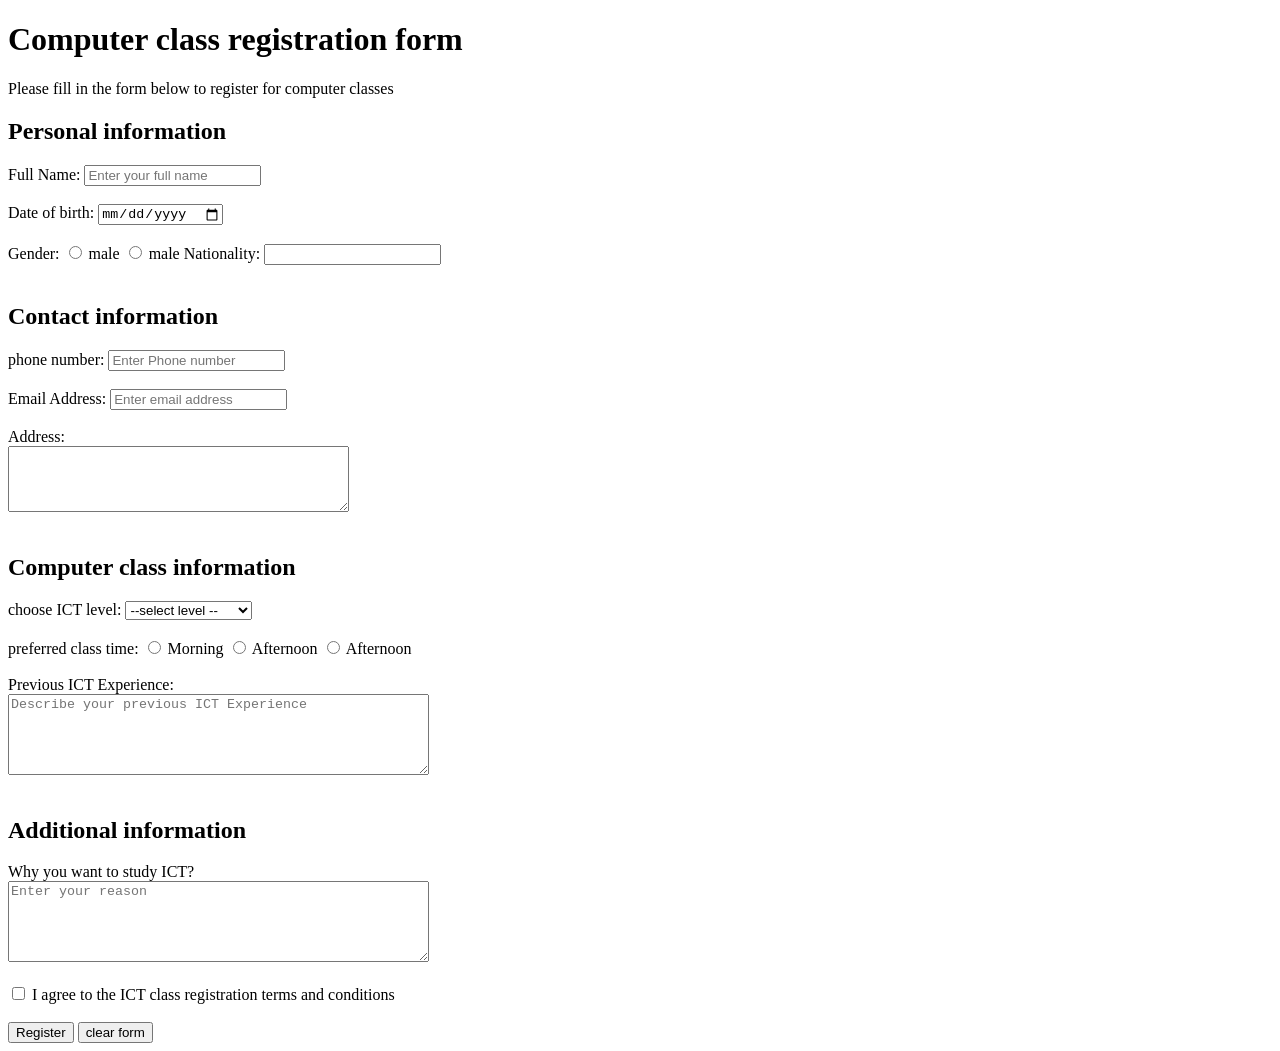
==== index.html @ 35544434 "Rename indext.html to index.html" ====
<!DOCTYPE html>
<html>
<head>


    <title>Computer class registration form</title>
</head>
<body>

    <h1>Computer class registration form</h1>

    <p>Please fill in the form below to register for computer classes</p>
    <form>

        <h2>Personal information</h2>

        <label> Full Name:</label>
        <input type="text" name="full name " placeholder="Enter your full name">
        <br><br>

        <label>Date of birth:</label>

        <input type="date" name="dob">

        <br><br>

        <label>Gender:</label>

        <input type="radio" id="male" name="Gender" value="male">
        <label for="male">male</label>



        <input type="radio" id="female" name="Gender" value="female">
        <label for="female">male</label>

         <label for="Natioanality" >Nationality:</label>

        <input type="text" id="Nationality" name="Nationality" >
        <br><br>

        <h2>Contact information</h2>
        <label for="phone">phone number:</label>

        <input type="tel" id="Phone" name="Phone" placeholder="Enter Phone number">

        <br><br>

        <label for="Email">Email Address:</label>

        <input type="email" id="email"  name="email" placeholder="Enter email address" >
        <br><br>    
        
        <label for="address">Address:</label>
        <br>

        <textarea id="address" name="address" rows="4" cols="40"></textarea>
        <br><br>

        <h2>Computer class information</h2>
        <label for="level">choose ICT level:</label>

        <select id="level" name="level">
            <option value="">--select level --</option>

            <option value="certificate">Certificate</option>

            <option value="Diploma">Diploma</option>

            <option value="Advance Diploma">Advance Diploma</option>


        </select>

        <br><br>
        <label>preferred class time:</label>
        <input type="radio" id="Morning" name="time" value="Morning">

        <label for="Morning">Morning</label>

        <input type="radio" id="Afternoon" name="time" value="Afternoon">
        <label for="Afternoon">Afternoon</label>

        <input type="radio" id="Evening" name="time" value="Evening">
        <label for="Evening">Afternoon</label>

        <br><br>
        <label for="Experience">Previous ICT Experience:</label>
        <br>

        <textarea id="Experience" name="Experience" rows="5" cols="50" placeholder="Describe your previous ICT Experience"></textarea>

        <br><br>

        <h2>Additional information</h2>
        <label for="reason">Why you want to study ICT?</label>
        <br>
        <textarea id="reason" name="reason" rows="5" cols="50" placeholder="Enter your reason"></textarea>
        <br><br>

        <input type="checkbox" id="terms" name="terms">

        <label for="terms">I agree to the ICT class registration terms and conditions</label>

        <br><br>

        <input type="submit" value="Register">

        <input type="reset" value="clear form">





        
    </form>
</body>






</html>
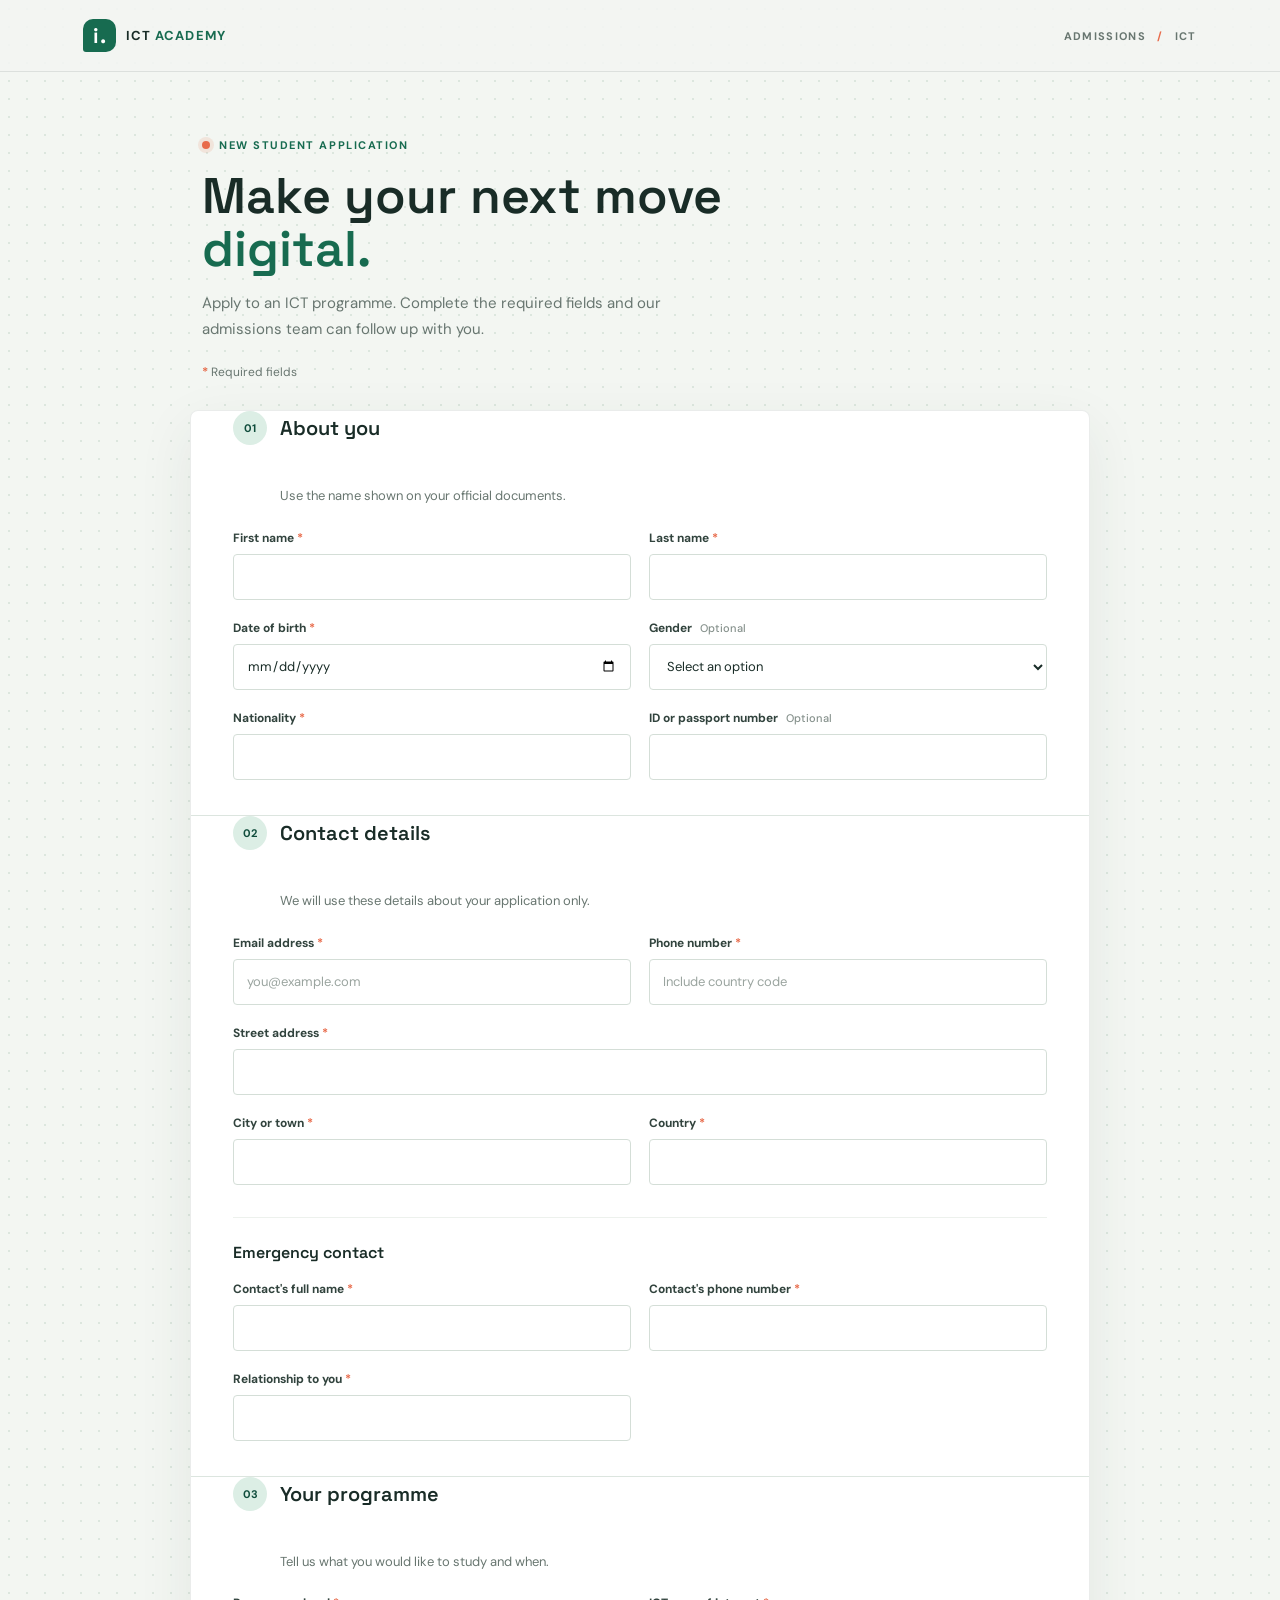
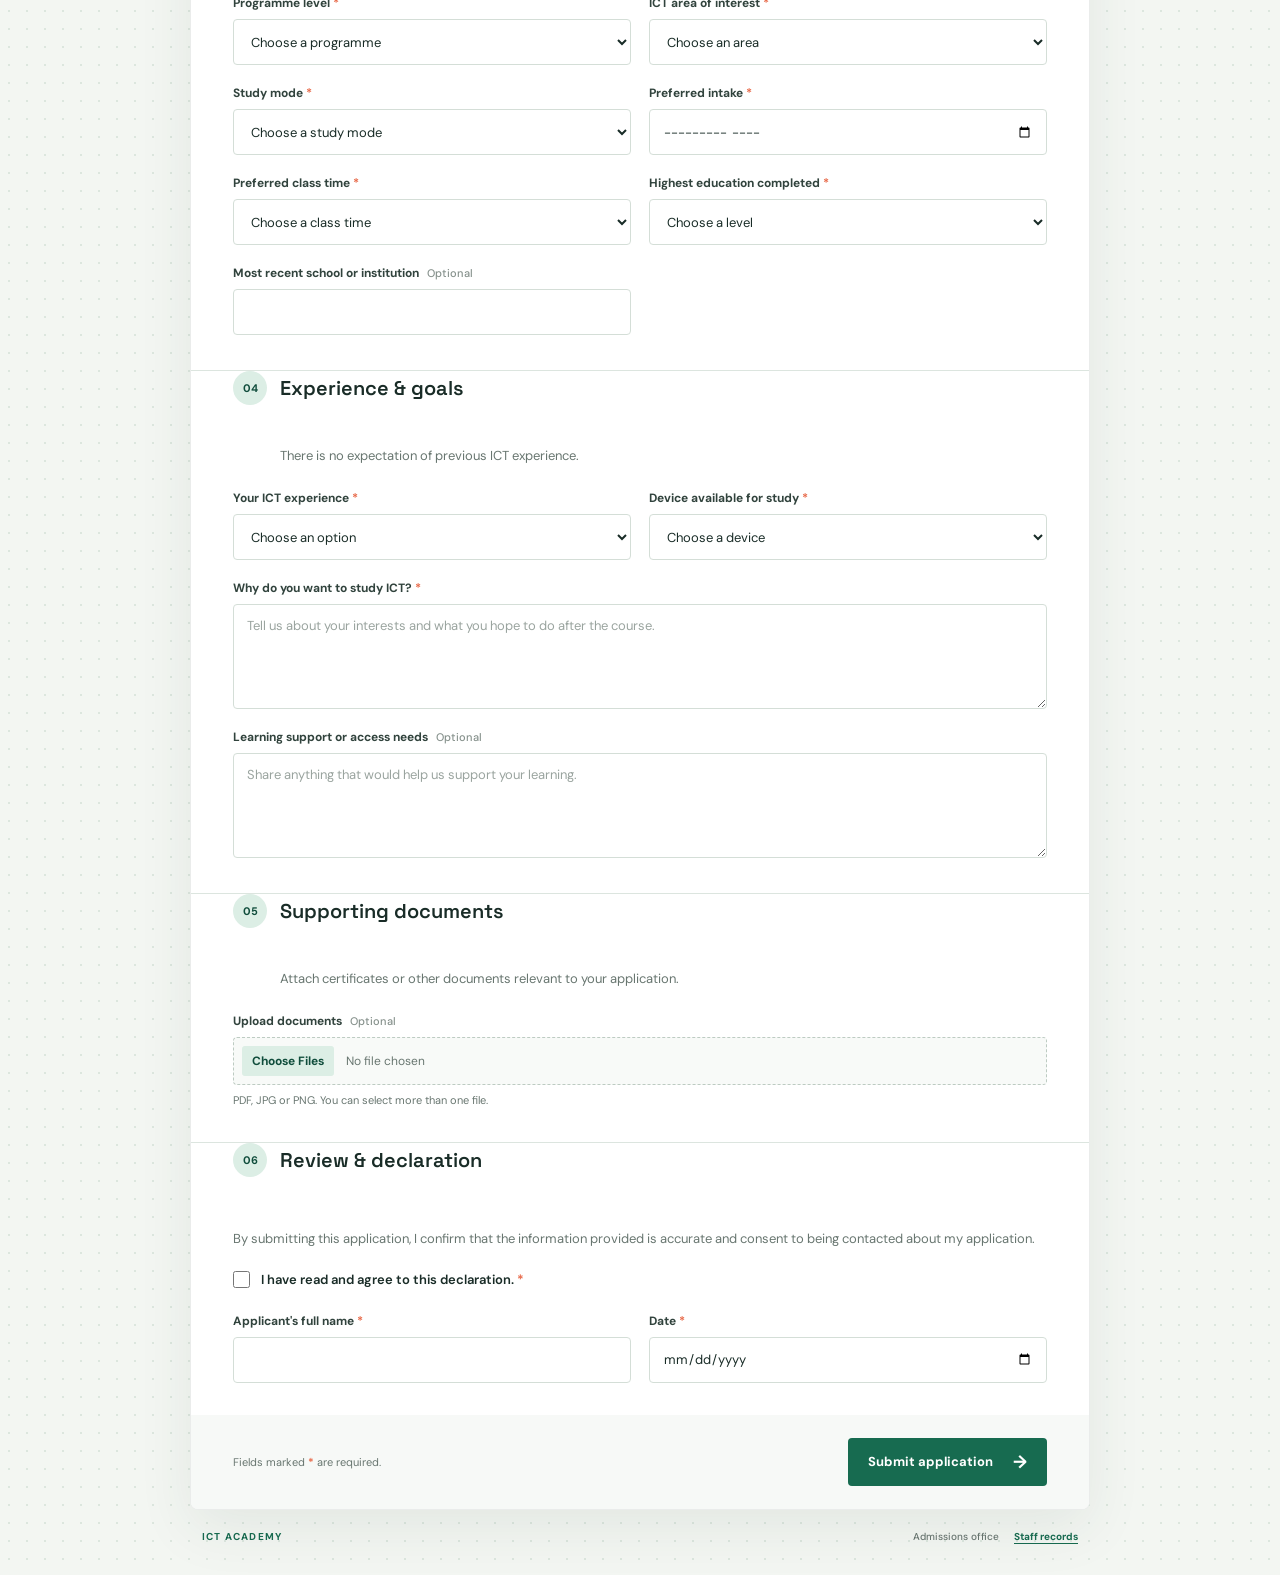
==== commit 81adffe3: "text Add SQLite-backed ICT application workflow  - Build the responsive application form and submiss" ====
--- a/index.html
+++ b/index.html
@@ -1,124 +1,255 @@
-<!DOCTYPE html>
-<html>
+<!doctype html>
+<html lang="en">
 <head>
-
-
-    <title>Computer class registration form</title>
+    <meta charset="utf-8">
+    <meta name="viewport" content="width=device-width, initial-scale=1">
+    <meta name="theme-color" content="#f3f6f2">
+    <meta name="description" content="Apply for an ICT course. Share your details, education history, and course preferences.">
+    <title>ICT Class Application</title>
+    <link rel="preconnect" href="https://fonts.googleapis.com">
+    <link rel="preconnect" href="https://fonts.gstatic.com" crossorigin>
+    <link href="https://fonts.googleapis.com/css2?family=DM+Sans:wght@400;500;600;700&family=Space+Grotesk:wght@500;600;700&display=swap" rel="stylesheet">
+    <link rel="stylesheet" href="style.css">
 </head>
 <body>
-
-    <h1>Computer class registration form</h1>
-
-    <p>Please fill in the form below to register for computer classes</p>
-    <form>
-
-        <h2>Personal information</h2>
-
-        <label> Full Name:</label>
-        <input type="text" name="full name " placeholder="Enter your full name">
-        <br><br>
-
-        <label>Date of birth:</label>
-
-        <input type="date" name="dob">
-
-        <br><br>
-
-        <label>Gender:</label>
-
-        <input type="radio" id="male" name="Gender" value="male">
-        <label for="male">male</label>
-
-
-
-        <input type="radio" id="female" name="Gender" value="female">
-        <label for="female">male</label>
-
-         <label for="Natioanality" >Nationality:</label>
-
-        <input type="text" id="Nationality" name="Nationality" >
-        <br><br>
-
-        <h2>Contact information</h2>
-        <label for="phone">phone number:</label>
-
-        <input type="tel" id="Phone" name="Phone" placeholder="Enter Phone number">
-
-        <br><br>
-
-        <label for="Email">Email Address:</label>
-
-        <input type="email" id="email"  name="email" placeholder="Enter email address" >
-        <br><br>    
-        
-        <label for="address">Address:</label>
-        <br>
-
-        <textarea id="address" name="address" rows="4" cols="40"></textarea>
-        <br><br>
-
-        <h2>Computer class information</h2>
-        <label for="level">choose ICT level:</label>
-
-        <select id="level" name="level">
-            <option value="">--select level --</option>
-
-            <option value="certificate">Certificate</option>
-
-            <option value="Diploma">Diploma</option>
-
-            <option value="Advance Diploma">Advance Diploma</option>
-
-
-        </select>
-
-        <br><br>
-        <label>preferred class time:</label>
-        <input type="radio" id="Morning" name="time" value="Morning">
-
-        <label for="Morning">Morning</label>
-
-        <input type="radio" id="Afternoon" name="time" value="Afternoon">
-        <label for="Afternoon">Afternoon</label>
-
-        <input type="radio" id="Evening" name="time" value="Evening">
-        <label for="Evening">Afternoon</label>
-
-        <br><br>
-        <label for="Experience">Previous ICT Experience:</label>
-        <br>
-
-        <textarea id="Experience" name="Experience" rows="5" cols="50" placeholder="Describe your previous ICT Experience"></textarea>
-
-        <br><br>
-
-        <h2>Additional information</h2>
-        <label for="reason">Why you want to study ICT?</label>
-        <br>
-        <textarea id="reason" name="reason" rows="5" cols="50" placeholder="Enter your reason"></textarea>
-        <br><br>
-
-        <input type="checkbox" id="terms" name="terms">
-
-        <label for="terms">I agree to the ICT class registration terms and conditions</label>
-
-        <br><br>
-
-        <input type="submit" value="Register">
-
-        <input type="reset" value="clear form">
-
-
-
-
-
-        
-    </form>
+    <header class="site-header">
+        <a class="brand" href="#top" aria-label="ICT Academy application home">
+            <span class="brand-mark" aria-hidden="true">i.</span>
+            <span>ICT <strong>ACADEMY</strong></span>
+        </a>
+        <span class="header-note">ADMISSIONS <span aria-hidden="true">/</span> ICT</span>
+    </header>
+
+    <main id="top" class="page-shell">
+        <div class="intro">
+            <p class="eyebrow"><span class="eyebrow-dot" aria-hidden="true"></span> NEW STUDENT APPLICATION</p>
+            <h1>Make your next move <span>digital.</span></h1>
+            <p class="intro-copy">Apply to an ICT programme. Complete the required fields and our admissions team can follow up with you.</p>
+            <p class="required-note"><span aria-hidden="true">*</span> Required fields</p>
+        </div>
+
+        <form class="application-form" action="/applications" method="post" enctype="multipart/form-data">
+            <fieldset class="form-section">
+                <legend><span class="section-number">01</span><span>About you</span></legend>
+                <p class="section-intro">Use the name shown on your official documents.</p>
+                <div class="field-grid">
+                    <div class="field">
+                        <label for="first-name">First name <span class="required-mark" aria-hidden="true">*</span></label>
+                        <input id="first-name" name="first_name" type="text" autocomplete="given-name" required>
+                    </div>
+                    <div class="field">
+                        <label for="last-name">Last name <span class="required-mark" aria-hidden="true">*</span></label>
+                        <input id="last-name" name="last_name" type="text" autocomplete="family-name" required>
+                    </div>
+                    <div class="field">
+                        <label for="date-of-birth">Date of birth <span class="required-mark" aria-hidden="true">*</span></label>
+                        <input id="date-of-birth" name="date_of_birth" type="date" autocomplete="bday" required>
+                    </div>
+                    <div class="field">
+                        <label for="gender">Gender <span class="optional-note">Optional</span></label>
+                        <select id="gender" name="gender">
+                            <option value="">Select an option</option>
+                            <option value="female">Female</option>
+                            <option value="male">Male</option>
+                            <option value="non-binary">Non-binary</option>
+                            <option value="prefer-not-to-say">Prefer not to say</option>
+                            <option value="self-describe">I use another term</option>
+                        </select>
+                    </div>
+                    <div class="field">
+                        <label for="nationality">Nationality <span class="required-mark" aria-hidden="true">*</span></label>
+                        <input id="nationality" name="nationality" type="text" autocomplete="country-name" required>
+                    </div>
+                    <div class="field">
+                        <label for="identification">ID or passport number <span class="optional-note">Optional</span></label>
+                        <input id="identification" name="identification_number" type="text" autocomplete="off">
+                    </div>
+                </div>
+            </fieldset>
+
+            <fieldset class="form-section">
+                <legend><span class="section-number">02</span><span>Contact details</span></legend>
+                <p class="section-intro">We will use these details about your application only.</p>
+                <div class="field-grid">
+                    <div class="field">
+                        <label for="email">Email address <span class="required-mark" aria-hidden="true">*</span></label>
+                        <input id="email" name="email" type="email" autocomplete="email" placeholder="you@example.com" required>
+                    </div>
+                    <div class="field">
+                        <label for="phone">Phone number <span class="required-mark" aria-hidden="true">*</span></label>
+                        <input id="phone" name="phone" type="tel" autocomplete="tel" placeholder="Include country code" required>
+                    </div>
+                    <div class="field field-wide">
+                        <label for="street-address">Street address <span class="required-mark" aria-hidden="true">*</span></label>
+                        <input id="street-address" name="street_address" type="text" autocomplete="street-address" required>
+                    </div>
+                    <div class="field">
+                        <label for="city">City or town <span class="required-mark" aria-hidden="true">*</span></label>
+                        <input id="city" name="city" type="text" autocomplete="address-level2" required>
+                    </div>
+                    <div class="field">
+                        <label for="country">Country <span class="required-mark" aria-hidden="true">*</span></label>
+                        <input id="country" name="country" type="text" autocomplete="country-name" required>
+                    </div>
+                </div>
+                <div class="subsection">
+                    <h2>Emergency contact</h2>
+                    <div class="field-grid">
+                        <div class="field">
+                            <label for="emergency-name">Contact's full name <span class="required-mark" aria-hidden="true">*</span></label>
+                            <input id="emergency-name" name="emergency_contact_name" type="text" autocomplete="off" required>
+                        </div>
+                        <div class="field">
+                            <label for="emergency-phone">Contact's phone number <span class="required-mark" aria-hidden="true">*</span></label>
+                            <input id="emergency-phone" name="emergency_contact_phone" type="tel" autocomplete="off" required>
+                        </div>
+                        <div class="field">
+                            <label for="emergency-relationship">Relationship to you <span class="required-mark" aria-hidden="true">*</span></label>
+                            <input id="emergency-relationship" name="emergency_contact_relationship" type="text" required>
+                        </div>
+                    </div>
+                </div>
+            </fieldset>
+
+            <fieldset class="form-section">
+                <legend><span class="section-number">03</span><span>Your programme</span></legend>
+                <p class="section-intro">Tell us what you would like to study and when.</p>
+                <div class="field-grid">
+                    <div class="field">
+                        <label for="programme">Programme level <span class="required-mark" aria-hidden="true">*</span></label>
+                        <select id="programme" name="programme" required>
+                            <option value="">Choose a programme</option>
+                            <option value="certificate">Certificate in ICT</option>
+                            <option value="diploma">Diploma in ICT</option>
+                            <option value="advanced-diploma">Advanced Diploma in ICT</option>
+                        </select>
+                    </div>
+                    <div class="field">
+                        <label for="area-of-interest">ICT area of interest <span class="required-mark" aria-hidden="true">*</span></label>
+                        <select id="area-of-interest" name="area_of_interest" required>
+                            <option value="">Choose an area</option>
+                            <option value="software-development">Software development</option>
+                            <option value="networking">Networking and systems</option>
+                            <option value="cybersecurity">Cybersecurity</option>
+                            <option value="data-analytics">Data and analytics</option>
+                            <option value="it-support">IT support</option>
+                            <option value="general">General ICT</option>
+                            <option value="undecided">Not sure yet</option>
+                        </select>
+                    </div>
+                    <div class="field">
+                        <label for="study-mode">Study mode <span class="required-mark" aria-hidden="true">*</span></label>
+                        <select id="study-mode" name="study_mode" required>
+                            <option value="">Choose a study mode</option>
+                            <option value="on-campus">On campus</option>
+                            <option value="online">Online</option>
+                            <option value="hybrid">Hybrid</option>
+                        </select>
+                    </div>
+                    <div class="field">
+                        <label for="intake">Preferred intake <span class="required-mark" aria-hidden="true">*</span></label>
+                        <input id="intake" name="preferred_intake" type="month" required>
+                    </div>
+                    <div class="field">
+                        <label for="schedule">Preferred class time <span class="required-mark" aria-hidden="true">*</span></label>
+                        <select id="schedule" name="preferred_schedule" required>
+                            <option value="">Choose a class time</option>
+                            <option value="morning">Morning</option>
+                            <option value="afternoon">Afternoon</option>
+                            <option value="evening">Evening</option>
+                            <option value="weekend">Weekend</option>
+                        </select>
+                    </div>
+                    <div class="field">
+                        <label for="education">Highest education completed <span class="required-mark" aria-hidden="true">*</span></label>
+                        <select id="education" name="highest_education" required>
+                            <option value="">Choose a level</option>
+                            <option value="secondary">Secondary school</option>
+                            <option value="certificate">Certificate</option>
+                            <option value="diploma">Diploma</option>
+                            <option value="bachelors">Bachelor's degree</option>
+                            <option value="postgraduate">Postgraduate degree</option>
+                            <option value="other">Other</option>
+                        </select>
+                    </div>
+                    <div class="field">
+                        <label for="school">Most recent school or institution <span class="optional-note">Optional</span></label>
+                        <input id="school" name="last_institution" type="text" autocomplete="organization">
+                    </div>
+                </div>
+            </fieldset>
+
+            <fieldset class="form-section">
+                <legend><span class="section-number">04</span><span>Experience &amp; goals</span></legend>
+                <p class="section-intro">There is no expectation of previous ICT experience.</p>
+                <div class="field-grid">
+                    <div class="field">
+                        <label for="experience-level">Your ICT experience <span class="required-mark" aria-hidden="true">*</span></label>
+                        <select id="experience-level" name="experience_level" required>
+                            <option value="">Choose an option</option>
+                            <option value="none">New to ICT</option>
+                            <option value="basic">Basic skills</option>
+                            <option value="some">Some study or work experience</option>
+                            <option value="experienced">Experienced</option>
+                        </select>
+                    </div>
+                    <div class="field">
+                        <label for="device">Device available for study <span class="required-mark" aria-hidden="true">*</span></label>
+                        <select id="device" name="study_device" required>
+                            <option value="">Choose a device</option>
+                            <option value="laptop">Laptop or desktop</option>
+                            <option value="tablet">Tablet</option>
+                            <option value="shared">Shared device</option>
+                            <option value="none">I need access to a device</option>
+                        </select>
+                    </div>
+                    <div class="field field-wide">
+                        <label for="motivation">Why do you want to study ICT? <span class="required-mark" aria-hidden="true">*</span></label>
+                        <textarea id="motivation" name="motivation" rows="4" placeholder="Tell us about your interests and what you hope to do after the course." required></textarea>
+                    </div>
+                    <div class="field field-wide">
+                        <label for="support-needs">Learning support or access needs <span class="optional-note">Optional</span></label>
+                        <textarea id="support-needs" name="support_needs" rows="3" placeholder="Share anything that would help us support your learning."></textarea>
+                    </div>
+                </div>
+            </fieldset>
+
+            <fieldset class="form-section">
+                <legend><span class="section-number">05</span><span>Supporting documents</span></legend>
+                <p class="section-intro">Attach certificates or other documents relevant to your application.</p>
+                <div class="field">
+                    <label for="documents">Upload documents <span class="optional-note">Optional</span></label>
+                    <input class="file-input" id="documents" name="documents" type="file" accept=".pdf,.jpg,.jpeg,.png" multiple aria-describedby="documents-help">
+                    <small id="documents-help" class="field-help">PDF, JPG or PNG. You can select more than one file.</small>
+                </div>
+            </fieldset>
+
+            <fieldset class="form-section declaration-section">
+                <legend><span class="section-number">06</span><span>Review &amp; declaration</span></legend>
+                <p class="declaration-copy">By submitting this application, I confirm that the information provided is accurate and consent to being contacted about my application.</p>
+                <label class="check-row" for="declaration">
+                    <input id="declaration" name="declaration" type="checkbox" value="confirmed" required>
+                    <span>I have read and agree to this declaration. <span class="required-mark" aria-hidden="true">*</span></span>
+                </label>
+                <div class="field-grid signature-fields">
+                    <div class="field">
+                        <label for="signature">Applicant's full name <span class="required-mark" aria-hidden="true">*</span></label>
+                        <input id="signature" name="applicant_signature" type="text" autocomplete="name" required>
+                    </div>
+                    <div class="field">
+                        <label for="submitted-date">Date <span class="required-mark" aria-hidden="true">*</span></label>
+                        <input id="submitted-date" name="application_date" type="date" required>
+                    </div>
+                </div>
+            </fieldset>
+
+            <div class="form-actions">
+                <p>Fields marked <span class="required-mark" aria-hidden="true">*</span> are required.</p>
+                <button class="submit-button" type="submit">Submit application <span aria-hidden="true">&rarr;</span></button>
+            </div>
+        </form>
+        <footer class="page-footer">ICT ACADEMY <span>Admissions office <a href="/admin">Staff records</a></span></footer>
+    </main>
 </body>
-
-
-
-
-
-
 </html>
+</html>
--- a/style.css
+++ b/style.css
@@ -0,0 +1,824 @@
+:root {
+	color-scheme: light;
+	--ink: #192c27;
+	--muted: #687670;
+	--line: #dce5df;
+	--paper: #ffffff;
+	--canvas: #f3f6f2;
+	--green: #176b50;
+	--green-dark: #104d3c;
+	--mint: #dceee5;
+	--coral: #e86b4b;
+	--focus: #287b60;
+}
+
+* {
+	box-sizing: border-box;
+}
+
+body {
+	min-width: 320px;
+	margin: 0;
+	color: var(--ink);
+	background-color: var(--canvas);
+	background-image: radial-gradient(#dce6de 0.8px, transparent 0.8px);
+	background-size: 18px 18px;
+	font-family: "DM Sans", sans-serif;
+	-webkit-font-smoothing: antialiased;
+}
+
+.site-header {
+	display: flex;
+	min-height: 72px;
+	align-items: center;
+	justify-content: space-between;
+	padding: 0 6.5%;
+	border-bottom: 1px solid rgba(25, 44, 39, 0.1);
+	background: rgba(243, 246, 242, 0.9);
+}
+
+.brand {
+	display: inline-flex;
+	align-items: center;
+	gap: 10px;
+	color: var(--ink);
+	font-size: 13px;
+	font-weight: 700;
+	letter-spacing: 0.08em;
+	text-decoration: none;
+}
+
+.brand strong {
+	color: var(--green);
+	font-weight: 700;
+}
+
+.brand-mark {
+	display: grid;
+	width: 33px;
+	height: 33px;
+	place-items: center;
+	border-radius: 10px 10px 10px 3px;
+	background: var(--green);
+	color: white;
+	font-family: "Space Grotesk", sans-serif;
+	font-size: 21px;
+	line-height: 1;
+}
+
+.header-note {
+	color: var(--muted);
+	font-size: 11px;
+	font-weight: 700;
+	letter-spacing: 0.12em;
+}
+
+.header-note span {
+	padding: 0 7px;
+	color: var(--coral);
+}
+
+.page-shell {
+	width: min(100% - 40px, 900px);
+	margin: 0 auto;
+	padding: 66px 0 32px;
+}
+
+.intro {
+	padding: 0 12px 30px;
+	animation: arrive 500ms ease-out both;
+}
+
+.eyebrow {
+	display: flex;
+	align-items: center;
+	gap: 9px;
+	margin: 0 0 18px;
+	color: var(--green);
+	font-size: 11px;
+	font-weight: 700;
+	letter-spacing: 0.14em;
+}
+
+.eyebrow-dot {
+	width: 8px;
+	height: 8px;
+	border-radius: 50%;
+	background: var(--coral);
+	box-shadow: 0 0 0 4px rgba(232, 107, 75, 0.13);
+}
+
+h1,
+.form-section legend,
+.subsection h2 {
+	font-family: "Space Grotesk", sans-serif;
+}
+
+h1 {
+	max-width: 700px;
+	margin: 0;
+	font-size: 50px;
+	font-weight: 600;
+	line-height: 1.06;
+}
+
+h1 span {
+	color: var(--green);
+}
+
+.intro-copy {
+	max-width: 520px;
+	margin: 15px 0 0;
+	color: var(--muted);
+	font-size: 15px;
+	line-height: 1.7;
+}
+
+.required-note {
+	margin: 22px 0 0;
+	color: var(--muted);
+	font-size: 12px;
+}
+
+.required-note span,
+.required-mark {
+	color: var(--coral);
+	font-weight: 700;
+}
+
+.application-form {
+	overflow: hidden;
+	border: 1px solid rgba(25, 44, 39, 0.09);
+	border-radius: 8px;
+	background: var(--paper);
+	box-shadow: 0 18px 55px rgba(37, 62, 49, 0.08);
+	animation: arrive 600ms 80ms ease-out both;
+}
+
+.form-section {
+	min-width: 0;
+	margin: 0;
+	padding: 31px 42px 35px;
+	border: 0;
+	border-bottom: 1px solid var(--line);
+}
+
+.form-section legend {
+	display: flex;
+	width: 100%;
+	align-items: center;
+	gap: 13px;
+	padding: 0;
+	color: var(--ink);
+	font-size: 20px;
+	font-weight: 600;
+}
+
+.section-number {
+	display: inline-grid;
+	width: 34px;
+	height: 34px;
+	flex: 0 0 auto;
+	place-items: center;
+	border-radius: 50%;
+	background: var(--mint);
+	color: var(--green-dark);
+	font-family: "DM Sans", sans-serif;
+	font-size: 11px;
+	font-weight: 700;
+}
+
+.section-intro {
+	margin: 10px 0 23px 47px;
+	color: var(--muted);
+	font-size: 13px;
+	line-height: 1.6;
+}
+
+.field-grid {
+	display: grid;
+	grid-template-columns: repeat(2, minmax(0, 1fr));
+	gap: 20px 18px;
+}
+
+.field {
+	min-width: 0;
+}
+
+.field-wide {
+	grid-column: 1 / -1;
+}
+
+.field label {
+	display: block;
+	margin-bottom: 8px;
+	color: #31433d;
+	font-size: 12px;
+	font-weight: 700;
+}
+
+.optional-note {
+	margin-left: 5px;
+	color: #86918c;
+	font-size: 11px;
+	font-weight: 500;
+}
+
+.field input:not([type="file"]),
+.field select,
+.field textarea {
+	display: block;
+	width: 100%;
+	min-height: 46px;
+	padding: 11px 13px;
+	border: 1px solid #d4ded7;
+	border-radius: 4px;
+	outline: none;
+	background: #fff;
+	color: var(--ink);
+	font: inherit;
+	font-size: 13px;
+	transition: border-color 150ms ease, box-shadow 150ms ease;
+}
+
+.field input::placeholder,
+.field textarea::placeholder {
+	color: #9aa49f;
+}
+
+.field select {
+	cursor: pointer;
+}
+
+.field textarea {
+	min-height: 105px;
+	resize: vertical;
+	line-height: 1.55;
+}
+
+.field input:focus,
+.field select:focus,
+.field textarea:focus {
+	border-color: var(--focus);
+	box-shadow: 0 0 0 3px rgba(40, 123, 96, 0.12);
+}
+
+.subsection {
+	margin-top: 32px;
+	padding-top: 24px;
+	border-top: 1px solid #edf1ed;
+}
+
+.subsection h2 {
+	margin: 0 0 18px;
+	font-size: 16px;
+	font-weight: 600;
+}
+
+.file-input {
+	display: block;
+	width: 100%;
+	min-height: 46px;
+	padding: 8px;
+	border: 1px dashed #bdcbc2;
+	border-radius: 4px;
+	background: #f8faf8;
+	color: var(--muted);
+	font: inherit;
+	font-size: 12px;
+}
+
+.file-input::file-selector-button {
+	margin-right: 12px;
+	padding: 7px 10px;
+	border: 0;
+	border-radius: 3px;
+	background: var(--mint);
+	color: var(--green-dark);
+	font: inherit;
+	font-size: 12px;
+	font-weight: 700;
+	cursor: pointer;
+}
+
+.field-help {
+	display: block;
+	margin-top: 8px;
+	color: var(--muted);
+	font-size: 11px;
+}
+
+.declaration-section {
+	padding-bottom: 32px;
+	border-bottom: 0;
+}
+
+.declaration-copy {
+	margin: 20px 0;
+	color: var(--muted);
+	font-size: 13px;
+	line-height: 1.7;
+}
+
+.check-row {
+	display: flex;
+	align-items: flex-start;
+	gap: 11px;
+	color: var(--ink);
+	font-size: 13px;
+	font-weight: 600;
+	line-height: 1.5;
+	cursor: pointer;
+}
+
+.check-row input {
+	width: 17px;
+	height: 17px;
+	flex: 0 0 auto;
+	margin: 1px 0 0;
+	accent-color: var(--green);
+}
+
+.signature-fields {
+	margin-top: 23px;
+}
+
+.form-actions {
+	display: flex;
+	align-items: center;
+	justify-content: space-between;
+	gap: 20px;
+	padding: 23px 42px;
+	background: #f7f9f7;
+}
+
+.form-actions p {
+	margin: 0;
+	color: var(--muted);
+	font-size: 11px;
+}
+
+.submit-button {
+	display: inline-flex;
+	min-height: 48px;
+	align-items: center;
+	justify-content: center;
+	gap: 20px;
+	padding: 0 20px;
+	border: 0;
+	border-radius: 4px;
+	background: var(--green);
+	color: white;
+	font: inherit;
+	font-size: 13px;
+	font-weight: 700;
+	cursor: pointer;
+	transition: background-color 150ms ease, transform 150ms ease;
+}
+
+.submit-button span {
+	font-size: 18px;
+	line-height: 1;
+}
+
+.submit-button:hover {
+	transform: translateY(-1px);
+	background: var(--green-dark);
+}
+
+.submit-button:focus-visible,
+.file-input:focus-visible,
+.check-row input:focus-visible {
+	outline: 3px solid rgba(40, 123, 96, 0.35);
+	outline-offset: 3px;
+}
+
+.page-footer {
+	display: flex;
+	justify-content: space-between;
+	padding: 20px 12px 0;
+	color: var(--green);
+	font-size: 10px;
+	font-weight: 700;
+	letter-spacing: 0.12em;
+}
+
+.page-footer span {
+	color: var(--muted);
+	font-weight: 500;
+	letter-spacing: 0;
+}
+
+.page-footer a {
+	margin-left: 12px;
+	color: var(--green);
+	font-weight: 700;
+	text-decoration-thickness: 1px;
+	text-underline-offset: 3px;
+}
+
+.admin-back-link {
+	color: var(--green);
+	font-size: 12px;
+	font-weight: 700;
+	text-decoration: none;
+}
+
+.admin-back-link span {
+	margin-left: 5px;
+}
+
+.admin-shell {
+	width: min(100% - 40px, 900px);
+	margin: 0 auto;
+	padding: 62px 0 70px;
+}
+
+.admin-heading {
+	margin: 0 12px 30px;
+}
+
+.admin-heading h1 {
+	font-size: 44px;
+}
+
+.admin-login {
+	padding: 24px;
+	border: 1px solid rgba(25, 44, 39, 0.09);
+	border-radius: 6px;
+	background: var(--paper);
+	box-shadow: 0 12px 35px rgba(37, 62, 49, 0.06);
+}
+
+.admin-login[hidden],
+.records-section[hidden] {
+	display: none;
+}
+
+.admin-login > label {
+	display: block;
+	margin-bottom: 8px;
+	color: #31433d;
+	font-size: 12px;
+	font-weight: 700;
+}
+
+.admin-login-row {
+	display: flex;
+	gap: 12px;
+}
+
+.admin-login-row input,
+.records-actions input {
+	min-width: 0;
+	min-height: 46px;
+	flex: 1;
+	padding: 10px 12px;
+	border: 1px solid #d4ded7;
+	border-radius: 4px;
+	background: white;
+	color: var(--ink);
+	font: inherit;
+	font-size: 13px;
+}
+
+.admin-login-row input:focus,
+.records-actions input:focus {
+	border-color: var(--focus);
+	outline: 3px solid rgba(40, 123, 96, 0.12);
+}
+
+.admin-status,
+.records-count {
+	margin: 12px 0 0;
+	color: var(--muted);
+	font-size: 12px;
+	line-height: 1.5;
+}
+
+.records-section {
+	margin-top: 38px;
+}
+
+.records-toolbar {
+	display: flex;
+	align-items: end;
+	justify-content: space-between;
+	gap: 20px;
+	margin: 0 0 17px;
+}
+
+.records-toolbar h2 {
+	margin: 0;
+	font-family: "Space Grotesk", sans-serif;
+	font-size: 22px;
+}
+
+.records-count {
+	margin-top: 4px;
+}
+
+.records-actions {
+	display: flex;
+	align-items: center;
+	gap: 8px;
+}
+
+.records-actions input {
+	width: 230px;
+	flex: 0 1 230px;
+}
+
+.secondary-button {
+	min-height: 42px;
+	padding: 0 12px;
+	border: 1px solid var(--line);
+	border-radius: 4px;
+	background: white;
+	color: var(--green-dark);
+	font: inherit;
+	font-size: 12px;
+	font-weight: 700;
+	cursor: pointer;
+}
+
+.secondary-button:hover {
+	background: var(--mint);
+}
+
+.record-list {
+	display: grid;
+	gap: 12px;
+}
+
+.record-entry {
+	padding: 20px 22px;
+	border: 1px solid var(--line);
+	border-radius: 5px;
+	background: var(--paper);
+}
+
+.record-topline {
+	display: flex;
+	align-items: baseline;
+	justify-content: space-between;
+	gap: 12px;
+}
+
+.record-topline h3 {
+	margin: 0;
+	font-family: "Space Grotesk", sans-serif;
+	font-size: 17px;
+}
+
+.record-topline time {
+	color: var(--muted);
+	font-size: 11px;
+}
+
+.record-contact {
+	margin: 7px 0 15px;
+	color: var(--muted);
+	font-size: 12px;
+	overflow-wrap: anywhere;
+}
+
+.record-entry details {
+	padding-top: 13px;
+	border-top: 1px solid #edf1ed;
+}
+
+.record-entry summary {
+	color: var(--green);
+	font-size: 12px;
+	font-weight: 700;
+	cursor: pointer;
+}
+
+.record-details {
+	display: grid;
+	grid-template-columns: minmax(130px, 0.65fr) 1.35fr;
+	gap: 9px 16px;
+	margin: 18px 0;
+	font-size: 12px;
+}
+
+.record-details dt {
+	color: var(--muted);
+	text-transform: capitalize;
+}
+
+.record-details dd {
+	min-width: 0;
+	margin: 0;
+	overflow-wrap: anywhere;
+	white-space: pre-wrap;
+}
+
+.record-files {
+	margin: 0;
+	padding: 12px 0 0 17px;
+	border-top: 1px solid #edf1ed;
+}
+
+.record-files li + li {
+	margin-top: 7px;
+}
+
+.file-download {
+	padding: 0;
+	border: 0;
+	background: none;
+	color: var(--green);
+	font: inherit;
+	font-size: 12px;
+	text-align: left;
+	text-decoration: underline;
+	text-underline-offset: 3px;
+	cursor: pointer;
+	overflow-wrap: anywhere;
+}
+
+.empty-records {
+	margin: 0;
+	padding: 30px 20px;
+	border: 1px dashed #bdcbc2;
+	color: var(--muted);
+	font-size: 13px;
+	text-align: center;
+}
+
+.visually-hidden {
+	position: absolute;
+	overflow: hidden;
+	width: 1px;
+	height: 1px;
+	clip: rect(0, 0, 0, 0);
+	white-space: nowrap;
+}
+
+.confirmation-shell {
+	width: min(100% - 40px, 740px);
+	margin: 0 auto;
+	padding: 110px 10px 130px;
+}
+
+.confirmation-shell h1 {
+	font-size: 48px;
+}
+
+.confirmation-shell .intro-copy {
+	margin-bottom: 25px;
+}
+
+.confirmation-link {
+	width: fit-content;
+	color: white;
+	text-decoration: none;
+}
+
+@keyframes arrive {
+	from {
+		opacity: 0;
+		transform: translateY(9px);
+	}
+
+	to {
+		opacity: 1;
+		transform: translateY(0);
+	}
+}
+
+@media (max-width: 600px) {
+	.site-header {
+		min-height: 62px;
+		padding: 0 20px;
+	}
+
+	.header-note {
+		font-size: 9px;
+	}
+
+	.page-shell {
+		width: min(100% - 24px, 900px);
+		padding-top: 42px;
+	}
+
+	.intro {
+		padding: 0 4px 23px;
+	}
+
+	h1 {
+		font-size: 37px;
+	}
+
+	.intro-copy {
+		font-size: 14px;
+	}
+
+	.form-section {
+		padding: 25px 20px 28px;
+	}
+
+	.form-section legend {
+		gap: 10px;
+		font-size: 18px;
+	}
+
+	.section-intro {
+		margin-left: 44px;
+	}
+
+	.field-grid {
+		grid-template-columns: minmax(0, 1fr);
+		gap: 17px;
+	}
+
+	.field-wide {
+		grid-column: auto;
+	}
+
+	.form-actions {
+		align-items: stretch;
+		flex-direction: column;
+		padding: 20px;
+	}
+
+	.submit-button {
+		width: 100%;
+	}
+
+	.admin-shell {
+		width: min(100% - 24px, 900px);
+		padding-top: 42px;
+	}
+
+	.admin-heading {
+		margin: 0 4px 24px;
+	}
+
+	.admin-heading h1,
+	.confirmation-shell h1 {
+		font-size: 37px;
+	}
+
+	.admin-login {
+		padding: 18px;
+	}
+
+	.admin-login-row,
+	.records-toolbar {
+		align-items: stretch;
+		flex-direction: column;
+	}
+
+	.records-actions {
+		display: grid;
+		grid-template-columns: 1fr auto auto;
+	}
+
+	.records-actions input {
+		width: auto;
+		min-width: 0;
+		grid-column: 1 / -1;
+	}
+
+	.record-entry {
+		padding: 17px;
+	}
+
+	.record-topline {
+		align-items: flex-start;
+		flex-direction: column;
+		gap: 5px;
+	}
+
+	.record-details {
+		grid-template-columns: minmax(0, 1fr);
+		gap: 3px;
+	}
+
+	.record-details dd + dt {
+		margin-top: 9px;
+	}
+
+	.confirmation-shell {
+		width: min(100% - 32px, 740px);
+		padding: 75px 4px 100px;
+	}
+
+	.confirmation-link {
+		width: 100%;
+	}
+}
+
+@media (prefers-reduced-motion: reduce) {
+	*,
+	*::before,
+	*::after {
+		scroll-behavior: auto !important;
+		animation-duration: 0.01ms !important;
+		animation-iteration-count: 1 !important;
+		transition-duration: 0.01ms !important;
+	}
+}
